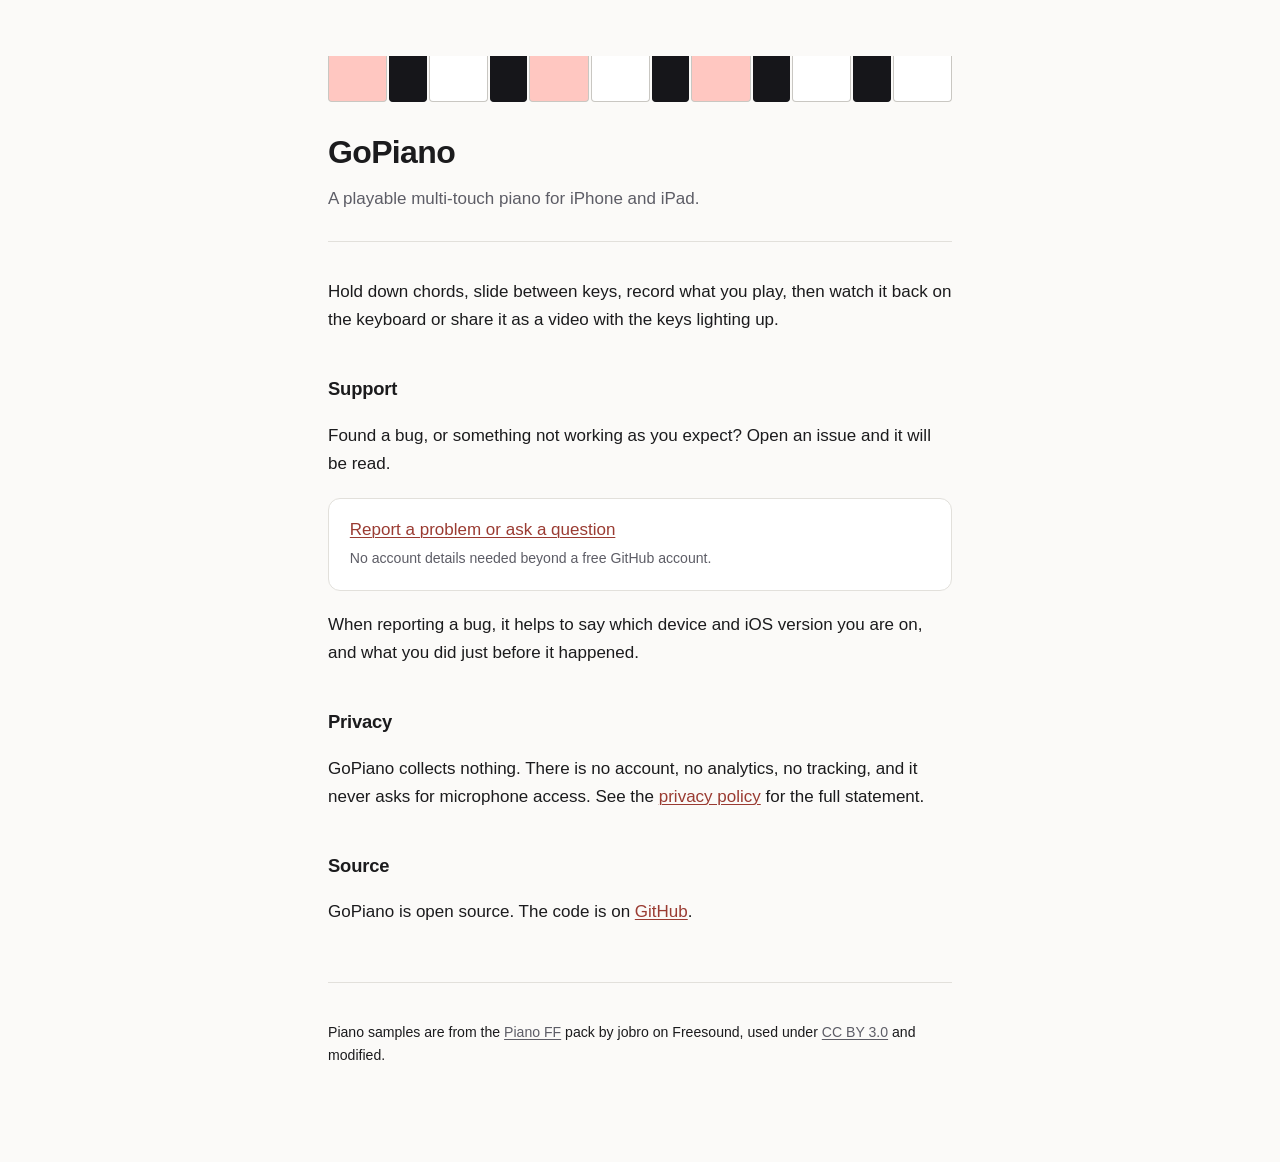
==== index.html @ 640a0c5c "Add the support and privacy pages Apple requires a support URL and a privacy policy URL, and both ha" ====
<!doctype html>
<html lang="en">
<head>
<meta charset="utf-8">
<meta name="viewport" content="width=device-width, initial-scale=1">
<title>GoPiano — Support</title>
<link rel="stylesheet" href="style.css">
</head>
<body>
<div class="wrap">
  <header>
    <div class="keys" aria-hidden="true">
      <i class="lit"></i><i class="b"></i><i></i><i class="b"></i><i class="lit"></i>
      <i></i><i class="b"></i><i class="lit"></i><i class="b"></i><i></i><i class="b"></i><i></i>
    </div>
    <h1>GoPiano</h1>
    <p class="tagline">A playable multi-touch piano for iPhone and iPad.</p>
  </header>

  <p>Hold down chords, slide between keys, record what you play, then watch it
  back on the keyboard or share it as a video with the keys lighting up.</p>

  <h2>Support</h2>
  <p>Found a bug, or something not working as you expect? Open an issue and
  it will be read.</p>
  <div class="card">
    <p style="margin:0"><a href="https://github.com/elliottgriff/GoPiano/issues/new">Report a problem or ask a question</a><br>
    <span class="updated">No account details needed beyond a free GitHub account.</span></p>
  </div>
  <p>When reporting a bug, it helps to say which device and iOS version you are
  on, and what you did just before it happened.</p>

  <h2>Privacy</h2>
  <p>GoPiano collects nothing. There is no account, no analytics, no tracking,
  and it never asks for microphone access. See the
  <a href="privacy.html">privacy policy</a> for the full statement.</p>

  <h2>Source</h2>
  <p>GoPiano is open source. The code is on
  <a href="https://github.com/elliottgriff/GoPiano">GitHub</a>.</p>

  <footer>
    <p>Piano samples are from the
    <a href="https://freesound.org/people/jobro/packs/2489/">Piano FF</a> pack by
    jobro on Freesound, used under
    <a href="https://creativecommons.org/licenses/by/3.0/">CC BY 3.0</a> and modified.</p>
  </footer>
</div>
</body>
</html>
---- style.css ----
:root {
  --bg: #fbfaf8;
  --fg: #1b1b1d;
  --muted: #5d5d66;
  --rule: #e2e0db;
  --link: #9a3b32;
  --card: #ffffff;
}
@media (prefers-color-scheme: dark) {
  :root {
    --bg: #15151a;
    --fg: #ececf0;
    --muted: #9a9aa6;
    --rule: #2c2c34;
    --link: #e8938a;
    --card: #1d1d24;
  }
}
* { box-sizing: border-box; }
body {
  margin: 0;
  background: var(--bg);
  color: var(--fg);
  font: 17px/1.65 -apple-system, BlinkMacSystemFont, "Segoe UI", Roboto, Helvetica, Arial, sans-serif;
  -webkit-text-size-adjust: 100%;
}
.wrap { max-width: 42rem; margin: 0 auto; padding: 3.5rem 1.5rem 5rem; }
header { border-bottom: 1px solid var(--rule); padding-bottom: 1.75rem; margin-bottom: 2.25rem; }
h1 { font-size: 2rem; letter-spacing: -0.02em; margin: 0 0 .4rem; }
h2 { font-size: 1.15rem; letter-spacing: -0.01em; margin: 2.5rem 0 .6rem; }
.tagline { color: var(--muted); margin: 0; }
a { color: var(--link); text-decoration-thickness: 1px; text-underline-offset: 2px; }
p, li { color: var(--fg); }
ul { padding-left: 1.2rem; }
li { margin: .3rem 0; }
.card {
  background: var(--card);
  border: 1px solid var(--rule);
  border-radius: 12px;
  padding: 1.1rem 1.3rem;
  margin: 1.25rem 0;
}
.keys { display: flex; gap: 2px; height: 46px; margin-bottom: 1.5rem; }
.keys i { flex: 1; background: #fff; border: 1px solid #c9c7c2; border-top: none;
          border-radius: 0 0 4px 4px; display: block; }
.keys i.b { flex: .62; background: #16161a; border-color: #16161a; }
.keys i.lit { background: #ffc7c1; }
footer { margin-top: 3.5rem; padding-top: 1.5rem; border-top: 1px solid var(--rule);
         color: var(--muted); font-size: .88rem; }
footer a { color: var(--muted); }
.updated { color: var(--muted); font-size: .88rem; }
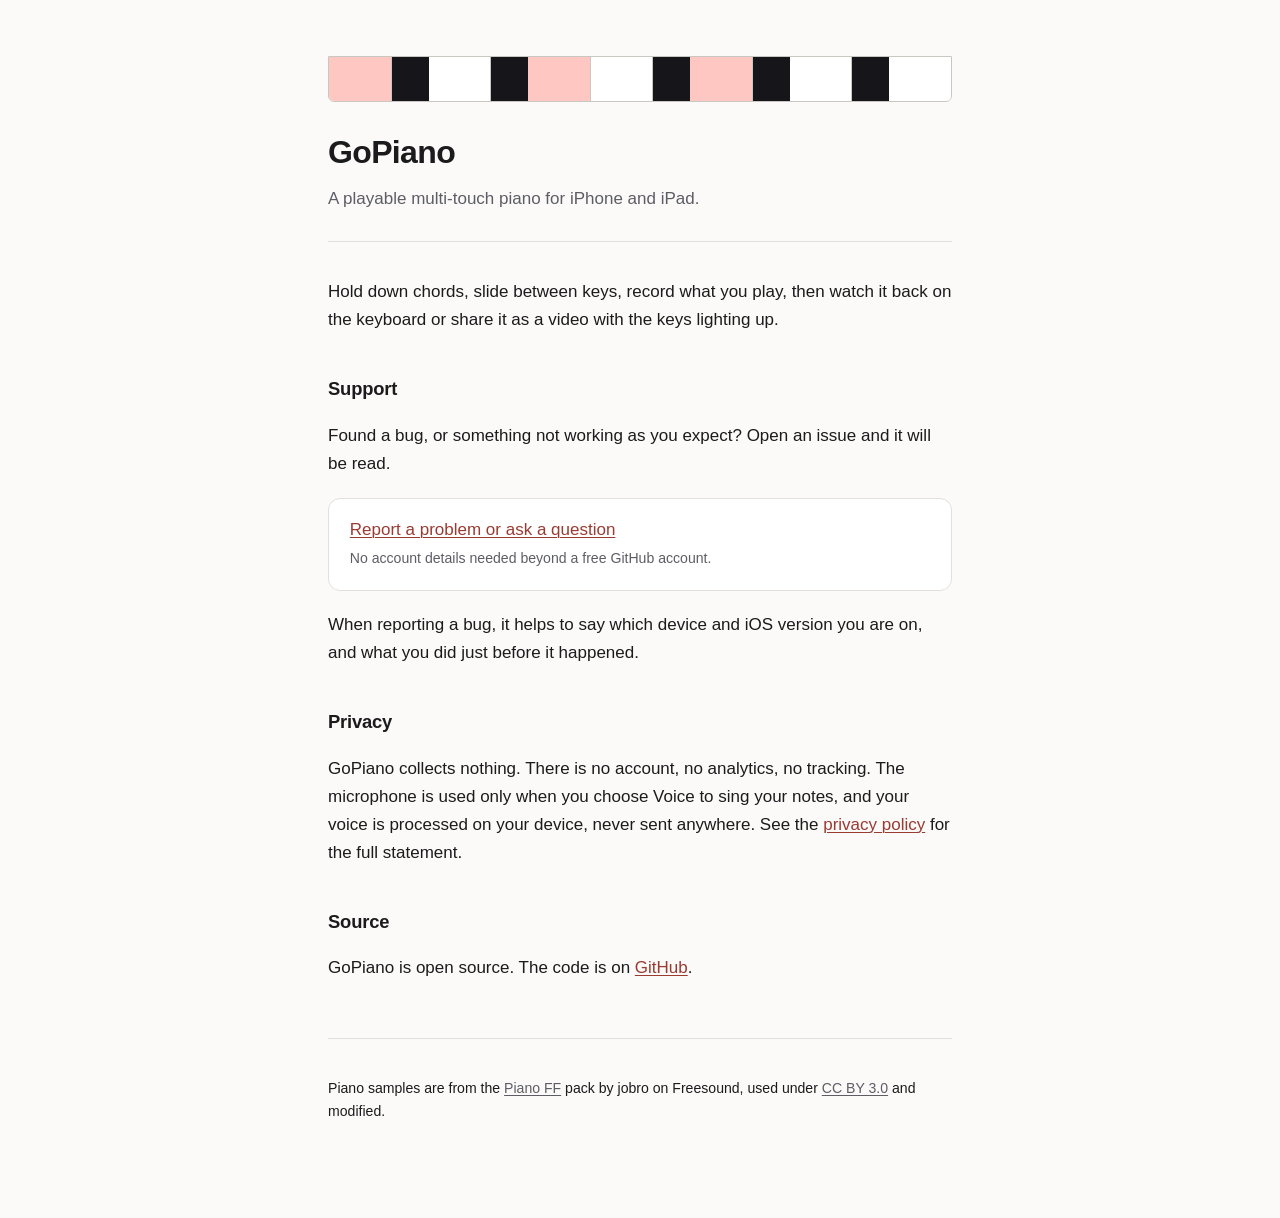
==== commit fc964d1a: "Explain the microphone in the privacy policy for 3.2 GoPiano 3.2 adds Voice: sing into the microphon" ====
--- a/index.html
+++ b/index.html
@@ -31,8 +31,9 @@
   on, and what you did just before it happened.</p>
 
   <h2>Privacy</h2>
-  <p>GoPiano collects nothing. There is no account, no analytics, no tracking,
-  and it never asks for microphone access. See the
+  <p>GoPiano collects nothing. There is no account, no analytics, no tracking.
+  The microphone is used only when you choose Voice to sing your notes, and
+  your voice is processed on your device, never sent anywhere. See the
   <a href="privacy.html">privacy policy</a> for the full statement.</p>
 
   <h2>Source</h2>
--- a/style.css
+++ b/style.css
@@ -40,10 +40,18 @@
   padding: 1.1rem 1.3rem;
   margin: 1.25rem 0;
 }
-.keys { display: flex; gap: 2px; height: 46px; margin-bottom: 1.5rem; }
-.keys i { flex: 1; background: #fff; border: 1px solid #c9c7c2; border-top: none;
-          border-radius: 0 0 4px 4px; display: block; }
-.keys i.b { flex: .62; background: #16161a; border-color: #16161a; }
+.keys {
+  display: flex;
+  height: 46px;
+  margin-bottom: 1.5rem;
+  background: #fff;
+  border: 1px solid #c9c7c2;
+  border-radius: 0 0 6px 6px;
+  overflow: hidden;
+}
+.keys i { flex: 1; background: #fff; border-right: 1px solid #c9c7c2; display: block; }
+.keys i:last-child { border-right: none; }
+.keys i.b { flex: .6; background: #16161a; border-right: none; }
 .keys i.lit { background: #ffc7c1; }
 footer { margin-top: 3.5rem; padding-top: 1.5rem; border-top: 1px solid var(--rule);
          color: var(--muted); font-size: .88rem; }
